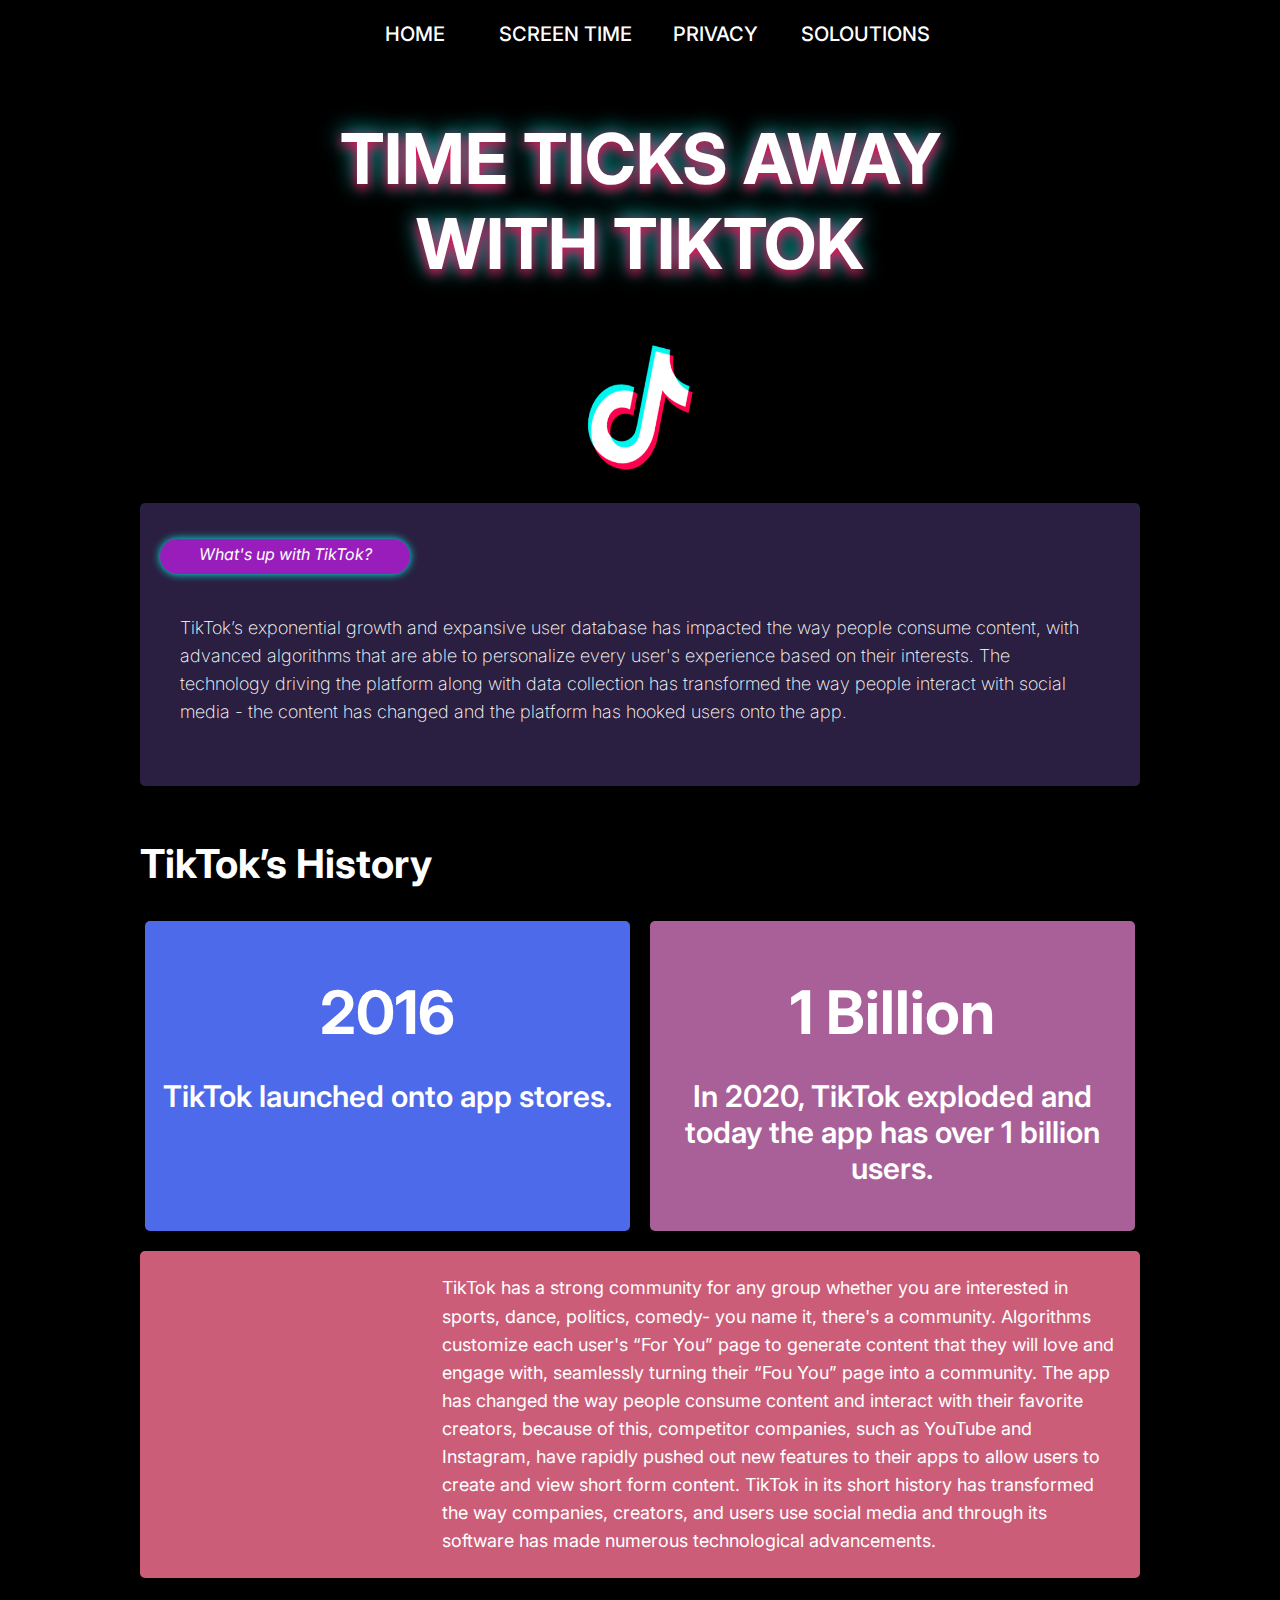
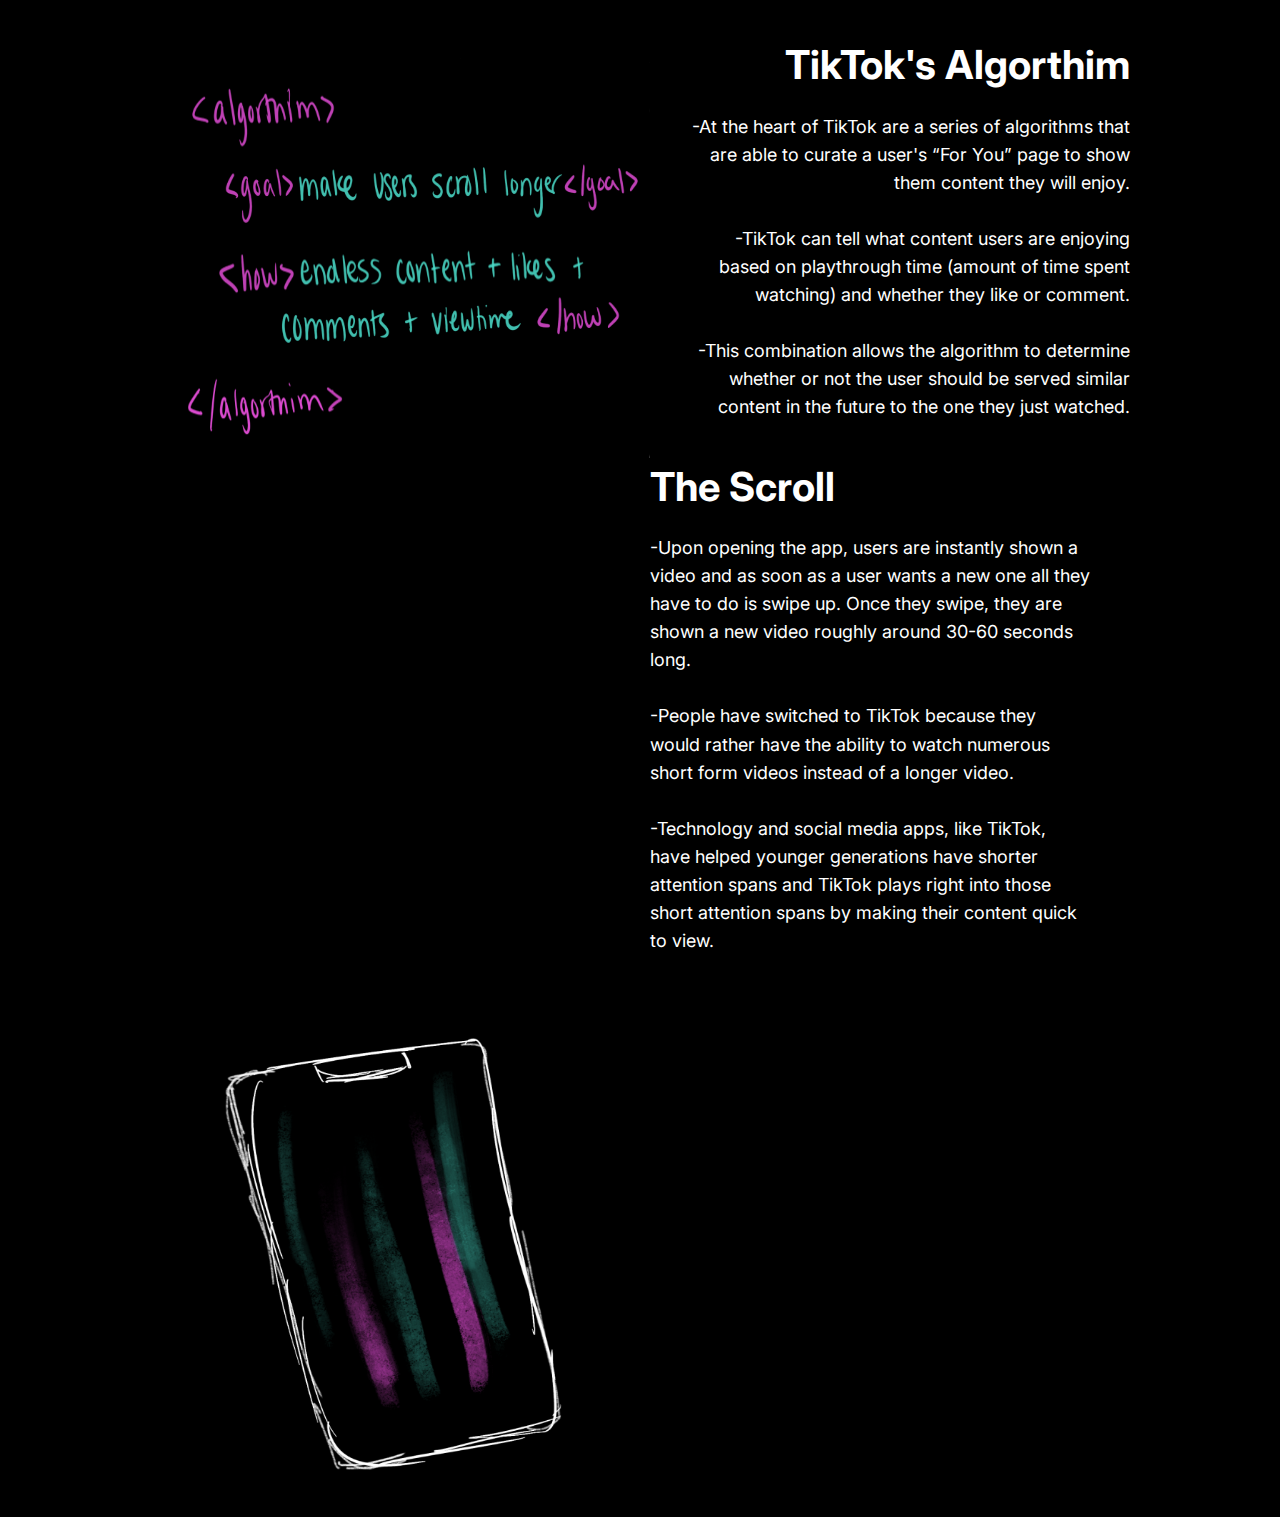
==== index.html @ e1118a69 "Initial commit of files" ====
<!DOCTYPE html>
<html>
    <head>
        <title>Time Ticks Away with TikTok</title>
        <meta name="viewport" content="width=device-width">
        <link rel="stylesheet" href="style.css">
        <link rel="preconnect" href="https://fonts.googleapis.com">
        <link rel="preconnect" href="https://fonts.gstatic.com" crossorigin>
        <link href="https://fonts.googleapis.com/css2?family=Inter:wght@300;400;500;600;700&display=swap" rel="stylesheet">
    </head>

    <body>
        <div id="nav">
            <a href="index.html">HOME</a>
            <a href="screentime.html">SCREEN TIME</a>
            <a href="">PRIVACY</a>
            <a href="">SOLOUTIONS</a>
        </div>

        <br>

        <div id="header">
            <h1>TIME TICKS AWAY<br>WITH TIKTOK</h1>
            <img src="logo.png" alt="TikTok logo" width="120px" height="150px">
        </div>

        <br>

        <div id="main">
            <br>
            <div id="callout">
                <p><i>What's up with TikTok?</i></p>
            </div>
            <p style="margin: 40px; color: white; font-weight: 200; line-height: 156%; font-size: 18px;">TikTok’s exponential growth and expansive user database has impacted the way people consume content, with advanced algorithms that are able to personalize every user's experience based on their interests. The technology driving the platform along with data collection has transformed the way people interact with social media - the content has changed and the platform has hooked users onto the app.</p>
            <br>
        </div>

        <br>

        <div id="history">
            <h2>TikTok’s History</h2>
            <div class="row">
                <div class="column">
                    <div class="card" id="year">
                        <h2 style="font-size: 60px; margin-block-end: 10px;">2016</h2>
                        <p>TikTok launched onto app stores.</p>
                    </div>
                </div>
                <div class="column">
                    <div class="card" id="users">
                        <h2 style="font-size: 60px; margin-block-end: 10px;">1 Billion</h2>
                        <p>In 2020, TikTok exploded and today the app has over 1 billion users.</p>
                    </div>
                </div>
            </div>

            <br>

            <div id="historytext">
                <p>TikTok has a strong community for any group whether you are interested in sports, dance, politics, comedy- you name it, there's a community. Algorithms customize each user's “For You” page to generate content that they will love and engage with, seamlessly turning their “Fou You” page into a community. The app has changed the way people consume content and interact with their favorite creators, because of this, competitor companies, such as YouTube and Instagram, have rapidly pushed out new features to their apps to allow users to create and view short form content. TikTok in its short history has transformed the way companies, creators, and users use social media and through its software has made numerous technological advancements.</p>
            </div>
        </div>

        <br><br>

        <div id="algorthim">
            <div class="column">
                <div id="algorthimImg">
                    <img src="algorthim.png" alt="Hand drawn graphic of code of an algrothim" width="500px" height="400px">
                </div>
            </div>
            <div class="column">
                <div id="algorthimText">
                    <h2 style="font-size: 40px;">TikTok's Algorthim</h2>
                    <p>
                        -At the heart of TikTok are a series of algorithms that are able to curate a user's “For You” page to show them content they will enjoy.
                        <br><br>
                        -TikTok can tell what content users are enjoying based on playthrough time (amount of time spent watching) and whether they like or comment. 
                        <br><br>
                        -This combination allows the algorithm to determine whether or not the user should be served similar content in the future to the one they just watched.
                    </p>
                </div>
            </div>
        </div>

        <br><br><br>

        <div id="scroll">
            <div class="column">
                <div id="scrollText">
                    <h2 style="font-size: 40px;">The Scroll</h2>
                    <p>
                        -Upon opening the app, users are instantly shown a video and as soon as a user wants a new one all they have to do is swipe up. Once they swipe, they are shown a new video roughly around 30-60 seconds long.
                        <br><br>
                        -People have switched to TikTok because they would rather have the ability to watch numerous short form videos instead of a longer video.
                        <br><br>
                        -Technology and social media apps, like TikTok, have helped younger generations have shorter attention spans and TikTok plays right into those short attention spans by making their content quick to view.
                    </p>
                </div>
            </div>
            <div class="column">
                <div id="scrollImg">
                    <img src="scroll.png" alt="Hand drawn graphic of code of a phone" width="400px" height="500px">
                </div>
            </div>
        </div>

        <br><br>

    </body>
</html>
---- style.css ----
body {
    background: #000000;
    max-width: 1000px; 
    margin: 0 auto; 
    float: none; 
    font-family: 'Roboto', sans-serif;
    font-family: 'Inter', sans-serif;
}

/* Responsive */
@media only screen and (max-width: 900px) {
    body {
      margin-left: 25px;
      margin-right: 25px;
    }
}

/* Nav */
#nav a{
    color: white;
    font-weight: 500;
    font-size: 20px;
    line-height: 29px;
    text-align: center;
    text-decoration: none;
    width: 150px;
}

#nav {
    width: 100%;
    display: flex;
    flex-direction: row;
    justify-content: center;
    margin-top: 20px;
}

/* Title */
#header h1 {
    font-weight: 700;
    font-size: 70px;
    line-height: 85px;
    text-align: center;
    color: #FFFFFF;
    text-shadow: 0px 4px 12px #FF004F, 0px 0px 22px #00F7EF;
}

#header img {
    display:block;
    margin-left:auto;
    margin-right:auto;
}

/* Main */
#main {
    background: #2A1F40;
    border-radius: 5px;
    width: 100%;
}

#callout {
    background: #991DBB;
    box-shadow: 0px 0px 9px #00F7EF;
    border-radius: 43px;
    color: white;
    text-align: center;
    width: 25%;
    height: 35px;
    margin-left: 20px;
}

#callout p {
    padding-top: 5px;
}

/* Responsive */
@media only screen and (max-width: 900px) {
    #callout {
      width: 50%;
    }
}

/* History */

#history {
    color: white;
}

#history h2 {
    font-size: 40px;;
}

/* Float four columns side by side */
.column {
    float: left;
    width: 48%;
    padding: 0 10px;
    text-align: center;
  }
  
  /* Remove extra left and right margins, due to padding in columns */
  .row {margin: 0 -5px;}
  
  /* Clear floats after the columns */
  .row:after {
    content: "";
    display: table;
    clear: both;
  }

/* Responsive */
@media only screen and (max-width: 900px) {
    .column {
      width: 100%;
    }

    .card {
        margin-top: 10px;
    }
}

#year {
    background: #4C6AEA;
    border-radius: 5px;
    padding: 5px;
    height: 300px;
  }

#year p {
    font-weight: 600;
    font-size: 30px;
}

#users {
    background: #A96099;
    border-radius: 5px;
    padding: 5px;
    height: 300px;
  }

  #users p {
    font-weight: 600;
    font-size: 30px;
}

#historytext {
    color: white;
    background: #CC5D78;
    border-radius: 5px;
    padding: 5px;
}

#historytext p {
    margin-left: 30%;
    font-weight: 400;
    font-size: 18px;
    line-height: 156.02%;
    margin-right: 20px;
}

/* Algorthim */
#algorthimText {
    color: white;
    text-align: right;
    font-weight: 400;
    font-size: 18px;
    line-height: 156.02%;
    padding-left: 40px;
}

#algorthimImg {
    padding-top: 40px;
}

/* Responsive */
@media only screen and (max-width: 900px) {
    #algorthimImg img {
      width: 400px;
      height: 300px;
    }

    #algorthimImg {
        padding-top: 0px;
    }

    #algorthimText {
        text-align: center;
        padding-left: 0px;
    }
}

/* Scroll */
#scrollText {
    color: white;
    text-align: left;
    font-weight: 400;
    font-size: 18px;
    line-height: 156.02%;
    padding-right: 40px;
}

#scrollImg {
    padding-top: 40px;
}

/* Responsive */
@media only screen and (max-width: 900px) {
    #scrollImg img {
      width: 300px;
      height: 400px;
    }

    #scrollImg {
        padding-top: 0px;
    }

    #scrollText {
        text-align: center;
        padding-right: 0px;
    }
}

/* Screen Time Page */
#expertQuote {
    text-align: center;
    color: white;
}

#stats {
    color: white;
}

#stats h2 {
    font-size: 40px;
    margin-block-end: 10px;
}

#subheaderStats {
    margin-right: 30%;
    line-height: 156.02%;
    font-size: 18px;
}

/* Responsive */
@media only screen and (max-width: 900px) {
    #subheaderStats {
        margin-right: 0px;
    }

    #subheaderDelight {
        margin-left: 0px;
    }

    #surveryText {
        text-align: center;
    }
}

#surveryText {
    color: white;
    text-align: right;
    font-weight: 400;
    font-size: 18px;
    line-height: 156.02%;
    padding-top: 50px;
}

#historySm {
    color: white;
    background: #4C6AEA;
    border-radius: 5px;
    padding: 5px;
    text-align: center;
    width: 80%;

}

#historySm p {
    font-weight: 600;
    font-size: 30px;
    text-align: center;
}

.center {
    width: 100%;
    display: flex;
    flex-direction: row;
    justify-content: center;
}

#delight {
    color: white;
    text-align: right;
}

#delight h2 {
    font-size: 40px;
    margin-block-end: 10px;
    text-align: right;
}

#subheaderDelight {
    margin-left: 30%;
    line-height: 156.02%;
    font-size: 18px;
}
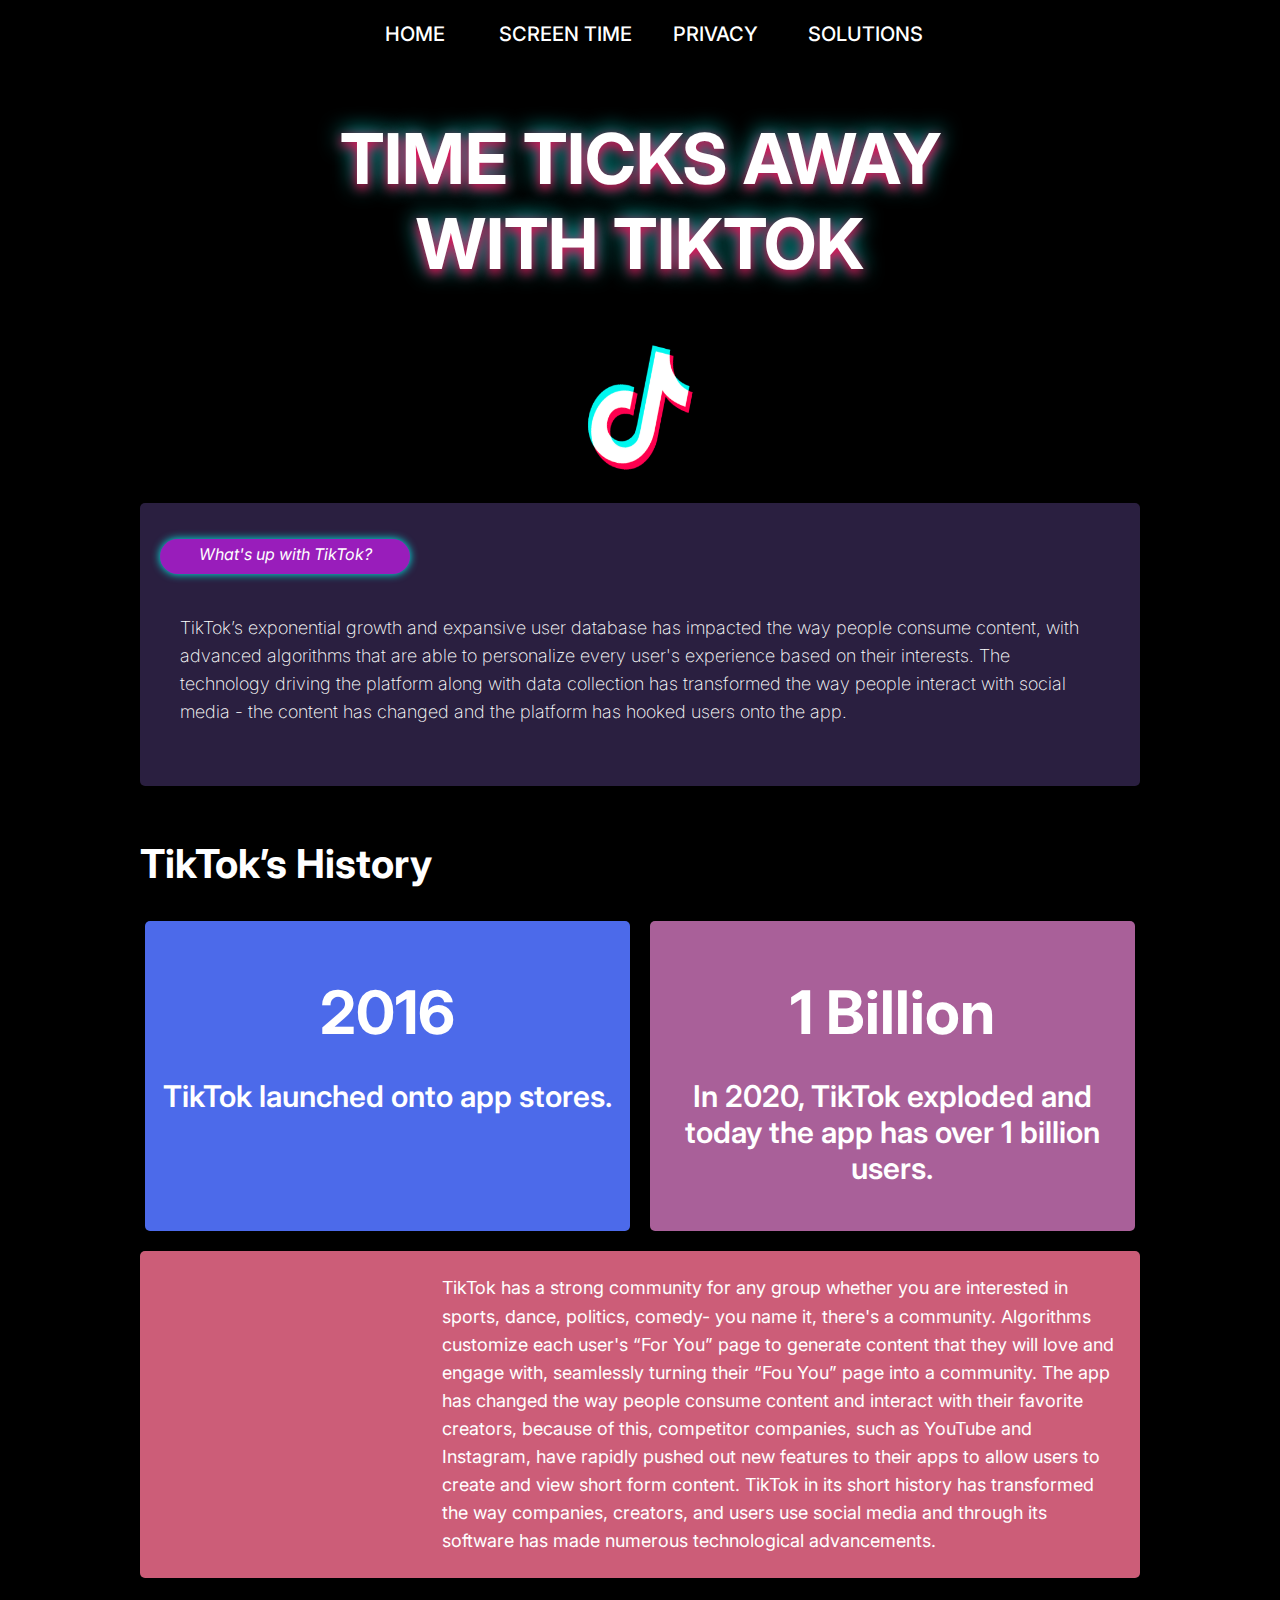
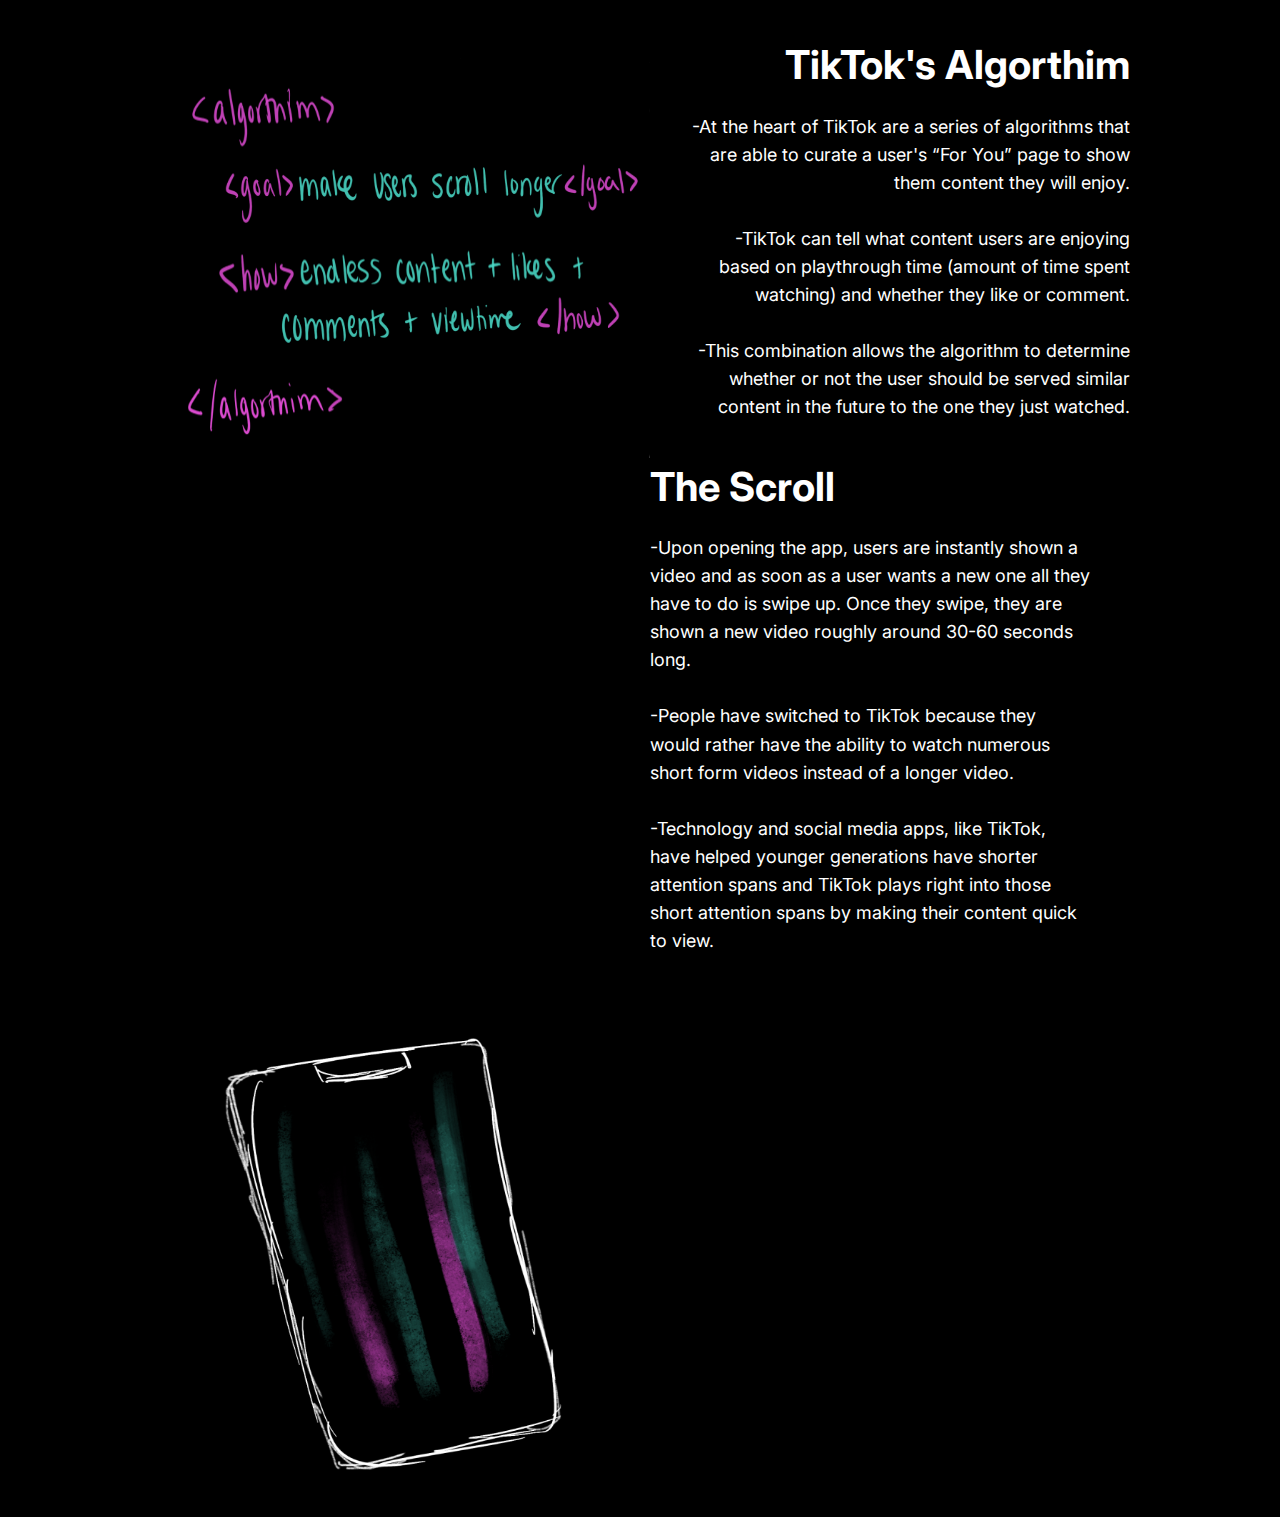
==== commit 2a4c4623: "Spelling Errors" ====
--- a/index.html
+++ b/index.html
@@ -3,6 +3,7 @@
     <head>
         <title>Time Ticks Away with TikTok</title>
         <meta name="viewport" content="width=device-width">
+        <link rel="icon" type="image/x-icon" href="logo.png">
         <link rel="stylesheet" href="style.css">
         <link rel="preconnect" href="https://fonts.googleapis.com">
         <link rel="preconnect" href="https://fonts.gstatic.com" crossorigin>
@@ -13,8 +14,8 @@
         <div id="nav">
             <a href="index.html">HOME</a>
             <a href="screentime.html">SCREEN TIME</a>
-            <a href="">PRIVACY</a>
-            <a href="">SOLOUTIONS</a>
+            <a href="privacy.html">PRIVACY</a>
+            <a href="solutions.html">SOLUTIONS</a>
         </div>
 
         <br>
--- a/style.css
+++ b/style.css
@@ -302,4 +302,24 @@
     margin-left: 30%;
     line-height: 156.02%;
     font-size: 18px;
+}
+
+/* Privacy Page */
+#engagement {
+    color: white;
+}
+
+#engagement h2 {
+    font-size: 40px;
+    margin-block-end: 10px;
+}
+
+/* Solutions */
+#takeaways {
+    color: white;
+}
+
+#takeaways h2 {
+    font-size: 40px;
+    margin-block-end: 10px;
 }